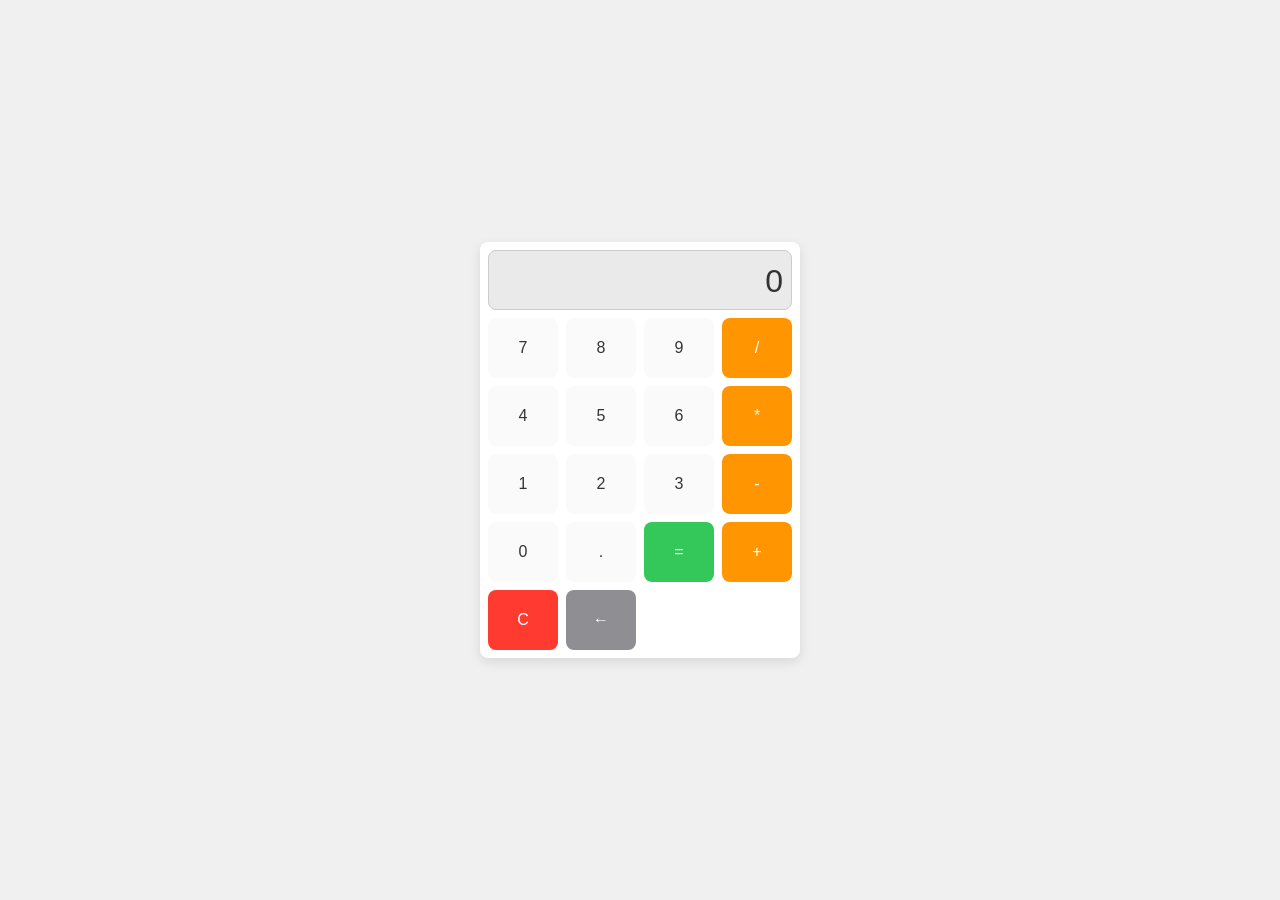
==== generated_project/index.html @ 6600a27a "App Completed" ====
<!DOCTYPE html>
<html lang="en">
<head>
    <meta charset="UTF-8">
    <meta name="viewport" content="width=device-width, initial-scale=1.0">
    <title>Simple Calculator</title>
    <link rel="stylesheet" href="style.css">
</head>
<body>
    <div id="calculator" class="calculator">
        <div id="display" class="display"></div>
        <div class="buttons">
            <!-- Digits -->
            <button data-action="digit" data-value="7">7</button>
            <button data-action="digit" data-value="8">8</button>
            <button data-action="digit" data-value="9">9</button>
            <button data-action="operator" data-value="/">/</button>

            <button data-action="digit" data-value="4">4</button>
            <button data-action="digit" data-value="5">5</button>
            <button data-action="digit" data-value="6">6</button>
            <button data-action="operator" data-value="*">*</button>

            <button data-action="digit" data-value="1">1</button>
            <button data-action="digit" data-value="2">2</button>
            <button data-action="digit" data-value="3">3</button>
            <button data-action="operator" data-value="-">-</button>

            <button data-action="digit" data-value="0">0</button>
            <button data-action="digit" data-value=".">.</button>
            <button data-action="equals" data-value="=">=</button>
            <button data-action="operator" data-value="+">+</button>

            <button data-action="clear" data-value="C">C</button>
            <button data-action="backspace" data-value="←">←</button>
        </div>
    </div>
    <script src="script.js"></script>
</body>
</html>
---- generated_project/style.css ----
/*
  Calculator Styles
  Provides a clean, responsive UI for the simple calculator.
*/

:root {
  /* Color palette */
  --color-bg: #f0f0f0;               /* Page background */
  --color-calculator-bg: #ffffff;    /* Calculator container */
  --color-display-bg: #eaeaea;       /* Display background */
  --color-display-text: #333333;     /* Display text */
  --color-button-bg: #fafafa;        /* Default button */
  --color-button-text: #333333;      /* Default button text */
  --color-operator-bg: #ff9500;      /* Operator buttons */
  --color-operator-text: #ffffff;    /* Operator text */
  --color-equals-bg: #34c759;        /* Equals button */
  --color-equals-text: #ffffff;      /* Equals text */
  --color-clear-bg: #ff3b30;         /* Clear button */
  --color-clear-text: #ffffff;       /* Clear text */
  --color-backspace-bg: #8e8e93;     /* Backspace button */
  --color-backspace-text: #ffffff;   /* Backspace text */

  /* Typography */
  --font-size-base: 1rem;            /* Base button font size */
  --font-size-display: 2rem;         /* Display font size */

  /* Layout */
  --spacing: 8px;                    /* General spacing / grid gap */
  --border-radius: 8px;              /* Rounded corners */
}

/* Global page styling */
body {
  margin: 0;
  padding: 0;
  min-height: 100vh;
  display: flex;
  justify-content: center;
  align-items: center;
  background-color: var(--color-bg);
  font-family: -apple-system, BlinkMacSystemFont, "Segoe UI", Roboto, Helvetica, Arial, sans-serif;
}

/* Calculator container */
#calculator {
  width: 100%;
  max-width: 320px;
  background-color: var(--color-calculator-bg);
  border-radius: var(--border-radius);
  box-shadow: 0 4px 12px rgba(0, 0, 0, 0.1);
  padding: var(--spacing);
  box-sizing: border-box;
}

/* Display area – read‑only visual output */
.display {
  height: 60px;
  line-height: 60px;
  font-size: var(--font-size-display);
  text-align: right;
  padding: 0 var(--spacing);
  background-color: var(--color-display-bg);
  color: var(--color-display-text);
  border: 1px solid #ccc;
  border-radius: var(--border-radius);
  overflow-x: auto;
  overflow-y: hidden;
  white-space: nowrap;
  box-sizing: border-box;
  margin-bottom: var(--spacing);
}

/* Buttons grid */
.buttons {
  display: grid;
  grid-template-columns: repeat(4, 1fr);
  gap: var(--spacing);
}

/* Base button styling */
.buttons button {
  width: 100%;
  height: 60px;
  font-size: var(--font-size-base);
  background-color: var(--color-button-bg);
  color: var(--color-button-text);
  border: none;
  border-radius: var(--border-radius);
  cursor: pointer;
  transition: background-color 0.2s ease, transform 0.1s ease;
}

.buttons button:hover,
.buttons button:focus {
  background-color: #e0e0e0;
  outline: none;
  transform: translateY(1px);
}

/* Operator button styling */
.buttons button[data-action="operator"] {
  background-color: var(--color-operator-bg);
  color: var(--color-operator-text);
}

.buttons button[data-action="operator"]:hover,
.buttons button[data-action="operator"]:focus {
  background-color: #e68a00; /* Slightly darker on hover */
}

/* Equals button styling */
.buttons button[data-action="equals"] {
  background-color: var(--color-equals-bg);
  color: var(--color-equals-text);
}

.buttons button[data-action="equals"]:hover,
.buttons button[data-action="equals"]:focus {
  background-color: #28a745;
}

/* Clear button styling */
.buttons button[data-action="clear"] {
  background-color: var(--color-clear-bg);
  color: var(--color-clear-text);
}

.buttons button[data-action="clear"]:hover,
.buttons button[data-action="clear"]:focus {
  background-color: #e02d20;
}

/* Backspace button styling */
.buttons button[data-action="backspace"] {
  background-color: var(--color-backspace-bg);
  color: var(--color-backspace-text);
}

.buttons button[data-action="backspace"]:hover,
.buttons button[data-action="backspace"]:focus {
  background-color: #6c6c70;
}

/* Responsive adjustments for very small screens */
@media (max-width: 400px) {
  .display {
    font-size: 1.5rem;
    height: 50px;
    line-height: 50px;
  }

  .buttons button {
    height: 50px;
    font-size: 0.9rem;
  }
}
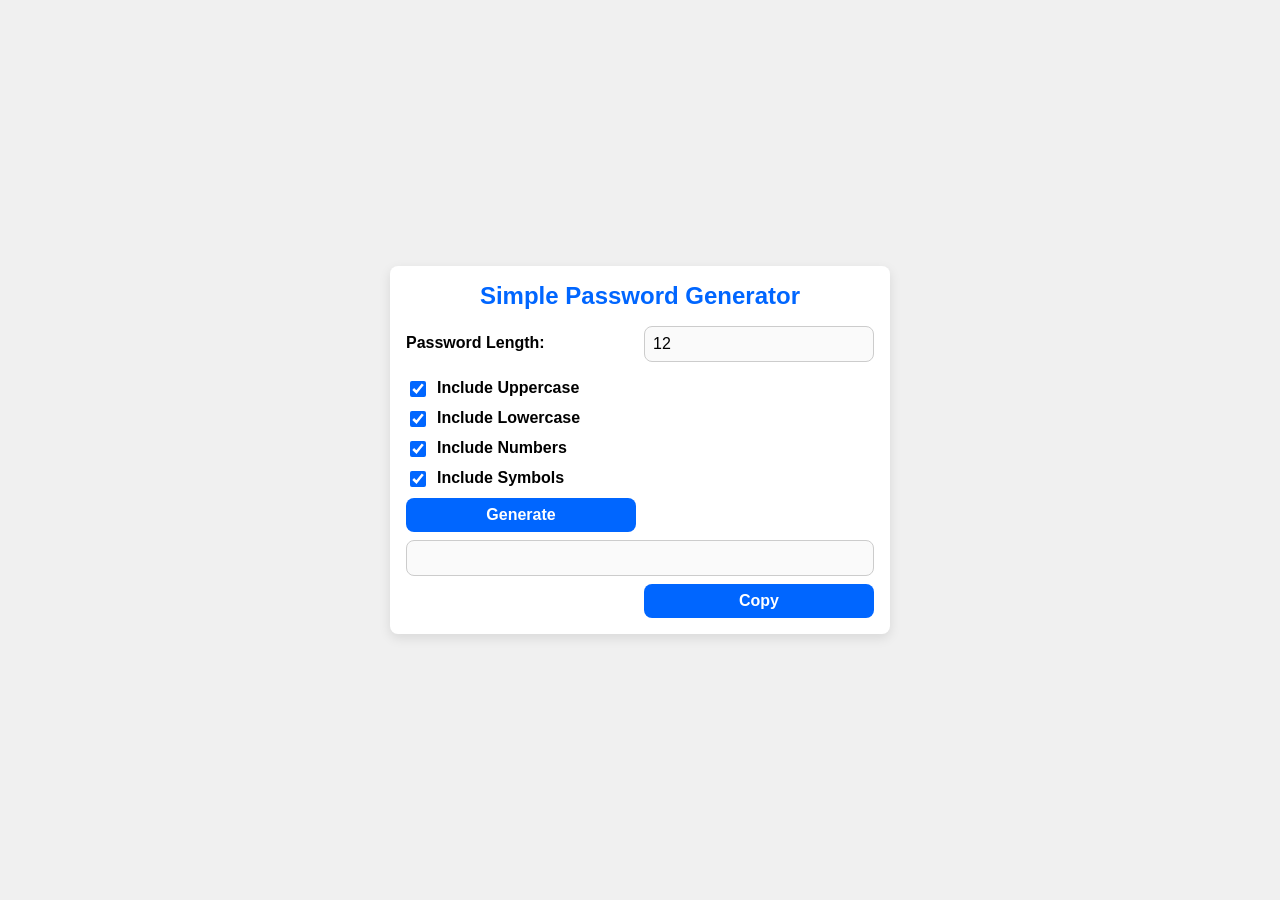
==== commit a6609022: "App Completed" ====
--- a/generated_project/index.html
+++ b/generated_project/index.html
@@ -3,37 +3,33 @@
 <head>
     <meta charset="UTF-8">
     <meta name="viewport" content="width=device-width, initial-scale=1.0">
-    <title>Simple Calculator</title>
+    <title>Simple Password Generator</title>
     <link rel="stylesheet" href="style.css">
 </head>
 <body>
-    <div id="calculator" class="calculator">
-        <div id="display" class="display"></div>
-        <div class="buttons">
-            <!-- Digits -->
-            <button data-action="digit" data-value="7">7</button>
-            <button data-action="digit" data-value="8">8</button>
-            <button data-action="digit" data-value="9">9</button>
-            <button data-action="operator" data-value="/">/</button>
-
-            <button data-action="digit" data-value="4">4</button>
-            <button data-action="digit" data-value="5">5</button>
-            <button data-action="digit" data-value="6">6</button>
-            <button data-action="operator" data-value="*">*</button>
-
-            <button data-action="digit" data-value="1">1</button>
-            <button data-action="digit" data-value="2">2</button>
-            <button data-action="digit" data-value="3">3</button>
-            <button data-action="operator" data-value="-">-</button>
-
-            <button data-action="digit" data-value="0">0</button>
-            <button data-action="digit" data-value=".">.</button>
-            <button data-action="equals" data-value="=">=</button>
-            <button data-action="operator" data-value="+">+</button>
-
-            <button data-action="clear" data-value="C">C</button>
-            <button data-action="backspace" data-value="←">←</button>
+    <div id="app">
+        <h1>Simple Password Generator</h1>
+        <label for="length">Password Length:</label>
+        <input type="number" id="length" min="8" max="32" value="12">
+        <div class="criteria">
+            <input type="checkbox" id="includeUpper" checked>
+            <label for="includeUpper">Include Uppercase</label>
         </div>
+        <div class="criteria">
+            <input type="checkbox" id="includeLower" checked>
+            <label for="includeLower">Include Lowercase</label>
+        </div>
+        <div class="criteria">
+            <input type="checkbox" id="includeNumbers" checked>
+            <label for="includeNumbers">Include Numbers</label>
+        </div>
+        <div class="criteria">
+            <input type="checkbox" id="includeSymbols" checked>
+            <label for="includeSymbols">Include Symbols</label>
+        </div>
+        <button id="generateBtn">Generate</button>
+        <input type="text" id="passwordOutput" readonly>
+        <button id="copyBtn">Copy</button>
     </div>
     <script src="script.js"></script>
 </body>
--- a/generated_project/style.css
+++ b/generated_project/style.css
@@ -27,6 +27,15 @@
   /* Layout */
   --spacing: 8px;                    /* General spacing / grid gap */
   --border-radius: 8px;              /* Rounded corners */
+
+  /* Password Generator specific */
+  --color-app-bg: #ffffff;           /* Light background for #app */
+  --color-primary: #0066ff;          /* Primary accent colour */
+  --color-primary-hover: #0052cc;    /* Darker on hover */
+  --color-input-bg: #fafafa;         /* Background for inputs */
+  --color-input-border: #cccccc;     /* Border colour for inputs */
+  --color-output-bg: #f5f5f5;        /* Output field background */
+  --color-output-border: #999999;    /* Output field border */
 }
 
 /* Global page styling */
@@ -154,3 +163,150 @@
     font-size: 0.9rem;
   }
 }
+
+/* -------------------------------------------------------------------------- */
+/* Password Generator Styles */
+/* -------------------------------------------------------------------------- */
+
+#app {
+  width: 100%;
+  max-width: 500px;
+  background-color: var(--color-app-bg);
+  padding: calc(var(--spacing) * 2);
+  margin: 0 auto; /* Center horizontally */
+  border-radius: var(--border-radius);
+  box-shadow: 0 4px 12px rgba(0, 0, 0, 0.1);
+  box-sizing: border-box;
+  display: grid;
+  gap: var(--spacing);
+}
+
+#app h1 {
+  margin: 0 0 var(--spacing) 0;
+  font-size: 1.5rem;
+  text-align: center;
+  color: var(--color-primary);
+}
+
+/* Form layout – mobile first (vertical) */
+#app label {
+  font-weight: 600;
+  margin-bottom: 2px;
+}
+
+#app input[type="number"],
+#app input[type="text"] {
+  width: 100%;
+  padding: var(--spacing);
+  border: 1px solid var(--color-input-border);
+  border-radius: var(--border-radius);
+  background-color: var(--color-input-bg);
+  box-sizing: border-box;
+  font-size: 1rem;
+}
+
+/* Criteria rows – each contains a checkbox and a label */
+.criteria {
+  display: flex;
+  align-items: center;
+  gap: var(--spacing);
+}
+
+.criteria input[type="checkbox"] {
+  width: 1rem;
+  height: 1rem;
+  accent-color: var(--color-primary);
+}
+
+/* Buttons */
+#generateBtn,
+#copyBtn {
+  padding: var(--spacing) calc(var(--spacing) * 2);
+  font-size: 1rem;
+  font-weight: 600;
+  color: #fff;
+  background-color: var(--color-primary);
+  border: none;
+  border-radius: var(--border-radius);
+  cursor: pointer;
+  transition: background-color 0.2s ease, transform 0.1s ease;
+}
+
+#generateBtn:hover,
+#copyBtn:hover,
+#generateBtn:focus,
+#copyBtn:focus {
+  background-color: var(--color-primary-hover);
+  outline: none;
+  transform: translateY(1px);
+}
+
+/* Output field – monospaced and distinct */
+#passwordOutput {
+  font-family: "Courier New", Courier, monospace;
+  background-color: var(--color-output-bg);
+  border: 1px solid var(--color-output-border);
+  color: #333;
+}
+
+/* Layout adjustments for wider screens */
+@media (min-width: 600px) {
+  #app {
+    grid-template-columns: 1fr 1fr;
+    align-items: start;
+  }
+
+  /* Make heading span full width */
+  #app > h1 {
+    grid-column: 1 / -1;
+  }
+
+  /* Ensure label/input pair for length occupies first column */
+  #app label[for="length"] {
+    margin-top: var(--spacing);
+  }
+
+  #app input#length {
+    margin-bottom: var(--spacing);
+  }
+
+  /* Place generate and copy buttons side‑by‑side */
+  #generateBtn,
+  #copyBtn {
+    width: 100%;
+  }
+
+  #generateBtn {
+    grid-column: 1;
+  }
+
+  #copyBtn {
+    grid-column: 2;
+  }
+
+  /* Criteria rows span both columns */
+  .criteria {
+    grid-column: 1 / -1;
+  }
+
+  #passwordOutput {
+    grid-column: 1 / -1;
+  }
+}
+
+/* Adjust font‑size for very small devices */
+@media (max-width: 400px) {
+  #app {
+    padding: var(--spacing);
+  }
+
+  #app h1 {
+    font-size: 1.25rem;
+  }
+
+  #generateBtn,
+  #copyBtn {
+    font-size: 0.9rem;
+    padding: var(--spacing);
+  }
+}
